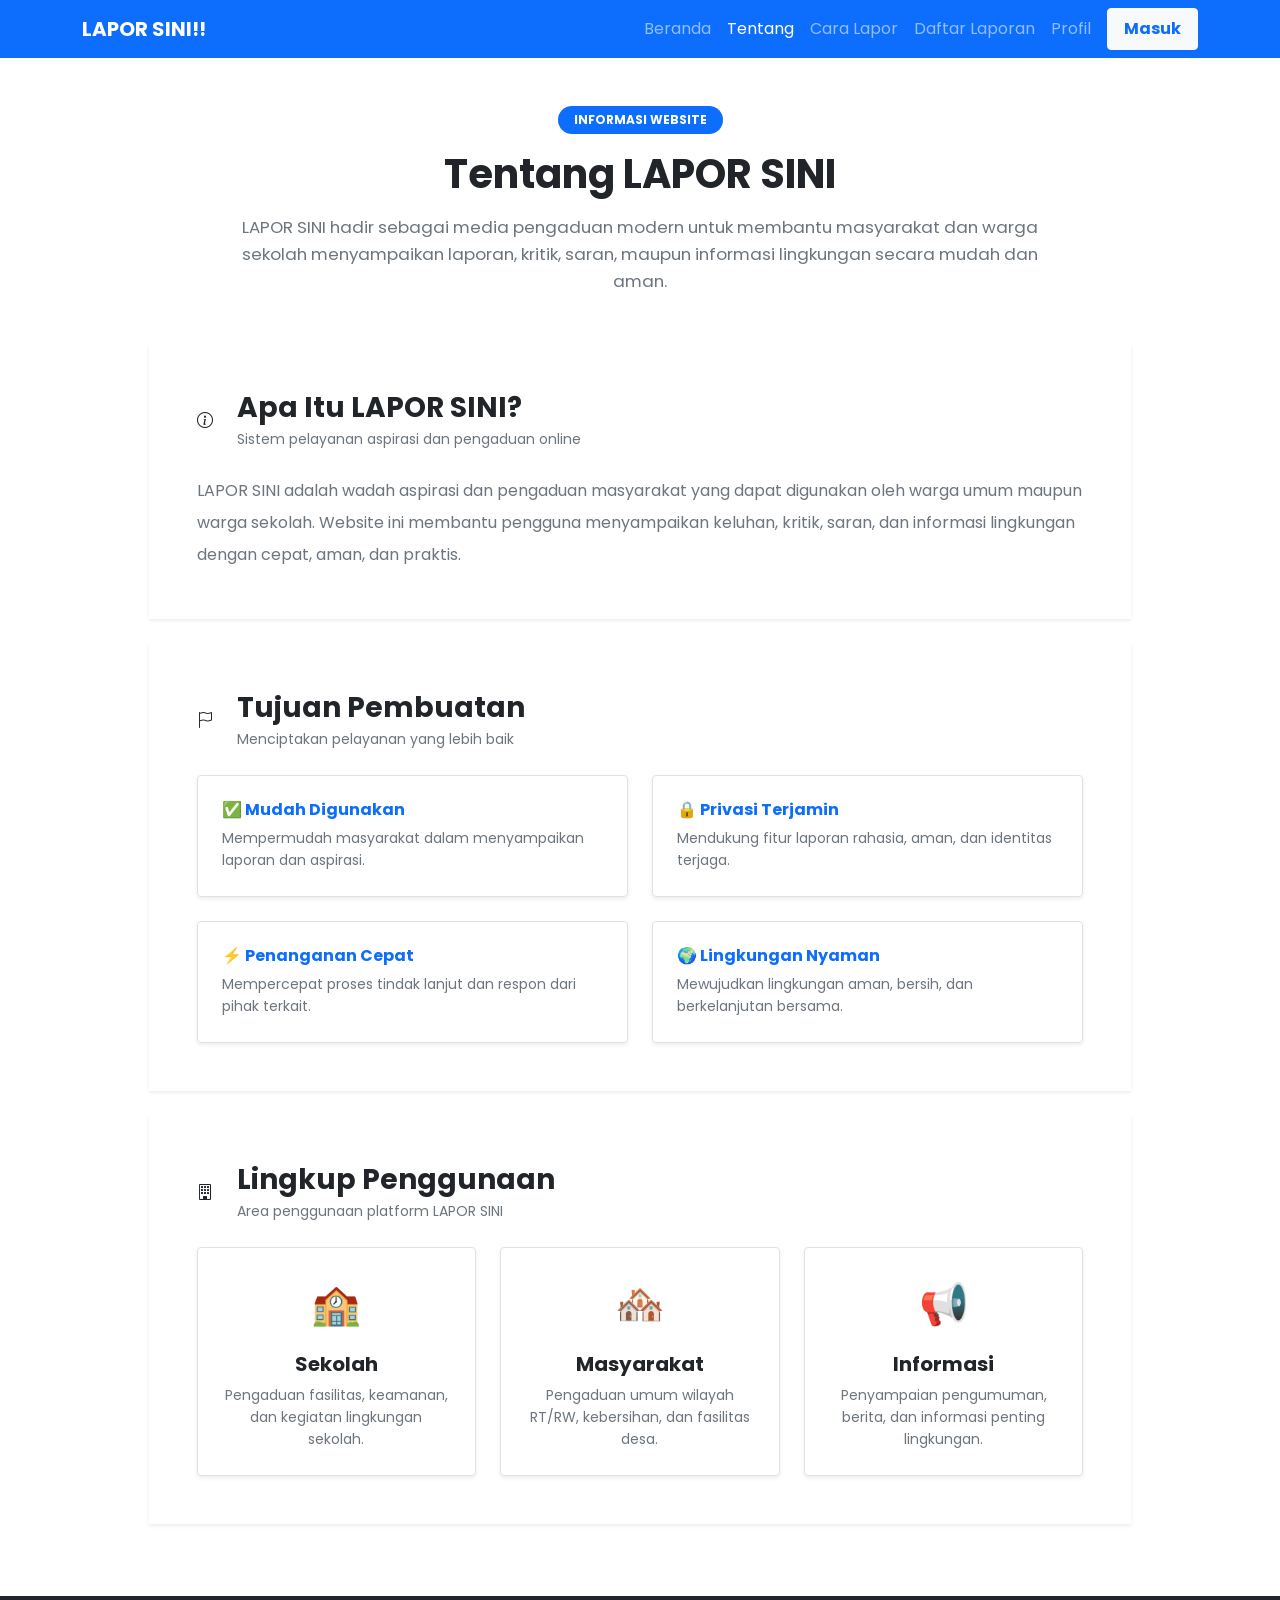
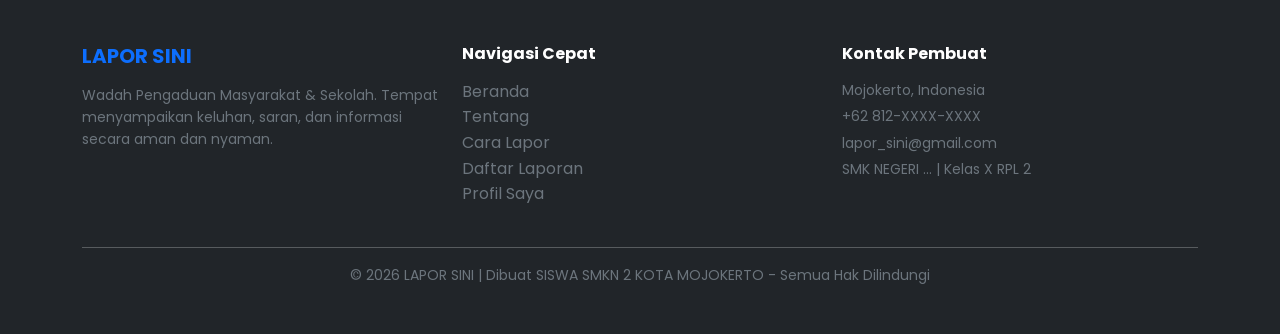
==== tentang.html @ 30ced5db "Add files via upload" ====
<!doctype html>
<html lang="id">
<head>
    <meta charset="UTF-8" />
    <meta name="viewport" content="width=device-width, initial-scale=1.0" />
    <title>Tentang Kami - LAPOR SINI</title>

    <!-- CSS UTAMA DULU, BARU LAINNYA -->
    <link rel="stylesheet" href="bootstrap-5.0.0-dist/css/bootstrap.min.css" />
    <link rel="stylesheet" href="css/style.css" />

    <!-- index.html -->
    <link rel="stylesheet" href="https://cdn.jsdelivr.net/npm/bootstrap-icons@1.11.3/font/bootstrap-icons.min.css" />

    <!-- BIAR TULISANNYA SAMA PERSIS -->
    <link rel="preconnect" href="https://fonts.googleapis.com" />
    <link rel="preconnect" href="https://fonts.gstatic.com" crossorigin />
    <link href="https://fonts.googleapis.com/css2?family=Poppins:wght@400;500;600;700&display=swap" rel="stylesheet" />
</head>
  <body>
    <!-- 🟡 BAGIAN MENU ATAS (SERAGAM UNTUK SEMUA HALAMAN) -->
    <nav class="navbar navbar-expand-lg navbar-dark bg-primary sticky-top">
      <div class="container">
        <a
          class="navbar-brand fw-bold"
          href="index.html"
          title="Beranda - LAPOR SINI"
        >
           LAPOR SINI!!
        </a>

        <button
          class="navbar-toggler"
          type="button"
          data-bs-toggle="collapse"
          data-bs-target="#navMenu"
        >
          <span class="navbar-toggler-icon"></span>
        </button>

        <div class="collapse navbar-collapse" id="navMenu">
          <ul class="navbar-nav ms-auto mb-2 mb-lg-0">
            <li class="nav-item">
              <a class="nav-link" href="index.html"> Beranda </a>
            </li>

            <li class="nav-item">
              <a class="nav-link active" href="tentang.html"> Tentang </a>
            </li>

            <li class="nav-item">
              <a class="nav-link" href="cara.html"> Cara Lapor </a>
            </li>

            <li class="nav-item">
              <a class="nav-link" href="daftar.html"> Daftar Laporan </a>
            </li>

            <li class="nav-item">
              <a class="nav-link" href="profil.html"> Profil </a>
            </li>

            <li class="nav-item mt-1 mt-lg-0 ms-lg-2">
              <a
                class="nav-link btn btn-light text-primary fw-bold px-3"
                href="login.html"
              >
                Masuk
              </a>
            </li>
          </ul>
        </div>
      </div>
    </nav>

    <!-- 🟦 ISI HALAMAN - FULL LAYAR -->
    <section class="py-5 bg-section">
      <div class="container-full px-4 px-md-5">
        <!-- HEADER -->
        <div class="text-center mb-5">
          <span class="badge bg-primary px-3 py-2 mb-3 rounded-pill">
            INFORMASI WEBSITE
          </span>

          <h1 class="fw-bold mb-3 display-6">Tentang LAPOR SINI</h1>

          <p class="text-muted mx-auto" style="max-width: 800px; font-size: 1.05rem;">
            LAPOR SINI hadir sebagai media pengaduan modern untuk membantu
            masyarakat dan warga sekolah menyampaikan laporan, kritik, saran,
            maupun informasi lingkungan secara mudah dan aman.
          </p>
        </div>

        <!-- CARD INFORMASI -->
        <div class="row justify-content-center g-4">
          <div class="col-lg-11 col-xl-10">
            <!-- APA ITU -->
            <div class="tentang-kotak p-5 shadow-sm info-card mb-4">
              <div class="d-flex align-items-center mb-4">
                <i class="bi bi-info-circle icon-big me-4"></i>

                <div>
                  <h3 class="fw-bold mb-1">Apa Itu LAPOR SINI?</h3>
                  <p class="text-muted small mb-0">
                    Sistem pelayanan aspirasi dan pengaduan online
                  </p>
                </div>
              </div>

              <p class="text-muted lh-lg mb-0 fs-6">
                LAPOR SINI adalah wadah aspirasi dan pengaduan masyarakat yang
                dapat digunakan oleh warga umum maupun warga sekolah. Website
                ini membantu pengguna menyampaikan keluhan, kritik, saran, dan
                informasi lingkungan dengan cepat, aman, dan praktis.
              </p>
            </div>

            <!-- TUJUAN -->
            <div class="tentang-kotak p-5 shadow-sm info-card mb-4">
              <div class="d-flex align-items-center mb-4">
                <i class="bi bi-flag icon-big me-4"></i>

                <div>
                  <h3 class="fw-bold mb-1">Tujuan Pembuatan</h3>
                  <p class="text-muted small mb-0">
                    Menciptakan pelayanan yang lebih baik
                  </p>
                </div>
              </div>

              <div class="row g-4">
                <div class="col-md-6">
                  <div class="lingkup-card border rounded p-4 h-100 shadow-sm">
                    <h6 class="fw-bold text-primary mb-2">✅ Mudah Digunakan</h6>
                    <p class="text-muted small mb-0">
                      Mempermudah masyarakat dalam menyampaikan laporan dan aspirasi.
                    </p>
                  </div>
                </div>

                <div class="col-md-6">
                  <div class="lingkup-card border rounded p-4 h-100 shadow-sm">
                    <h6 class="fw-bold text-primary mb-2">🔒 Privasi Terjamin</h6>
                    <p class="text-muted small mb-0">
                      Mendukung fitur laporan rahasia, aman, dan identitas terjaga.
                    </p>
                  </div>
                </div>

                <div class="col-md-6">
                  <div class="lingkup-card border rounded p-4 h-100 shadow-sm">
                    <h6 class="fw-bold text-primary mb-2">⚡ Penanganan Cepat</h6>
                    <p class="text-muted small mb-0">
                      Mempercepat proses tindak lanjut dan respon dari pihak terkait.
                    </p>
                  </div>
                </div>

                <div class="col-md-6">
                  <div class="lingkup-card border rounded p-4 h-100 shadow-sm">
                    <h6 class="fw-bold text-primary mb-2">🌍 Lingkungan Nyaman</h6>
                    <p class="text-muted small mb-0">
                      Mewujudkan lingkungan aman, bersih, dan berkelanjutan bersama.
                    </p>
                  </div>
                </div>
              </div>
            </div>

            <!-- LINGKUP -->
            <div class="tentang-kotak p-5 shadow-sm info-card mb-4">
              <div class="d-flex align-items-center mb-4">
                <i class="bi bi-building icon-big me-4"></i>

                <div>
                  <h3 class="fw-bold mb-1">Lingkup Penggunaan</h3>
                  <p class="text-muted small mb-0">
                    Area penggunaan platform LAPOR SINI
                  </p>
                </div>
              </div>

              <div class="row g-4 text-center">
                <div class="col-md-4">
                  <div class="lingkup-card border rounded p-4 h-100 shadow-sm">
                    <div class="fs-1 mb-3 text-primary">🏫</div>
                    <h5 class="fw-bold mb-2">Sekolah</h5>
                    <p class="text-muted small mb-0">
                      Pengaduan fasilitas, keamanan, dan kegiatan lingkungan sekolah.
                    </p>
                  </div>
                </div>

                <div class="col-md-4">
                  <div class="lingkup-card border rounded p-4 h-100 shadow-sm">
                    <div class="fs-1 mb-3 text-success">🏘️</div>
                    <h5 class="fw-bold mb-2">Masyarakat</h5>
                    <p class="text-muted small mb-0">
                      Pengaduan umum wilayah RT/RW, kebersihan, dan fasilitas desa.
                    </p>
                  </div>
                </div>

                <div class="col-md-4">
                  <div class="lingkup-card border rounded p-4 h-100 shadow-sm">
                    <div class="fs-1 mb-3 text-danger">📢</div>
                    <h5 class="fw-bold mb-2">Informasi</h5>
                    <p class="text-muted small mb-0">
                      Penyampaian pengumuman, berita, dan informasi penting lingkungan.
                    </p>
                  </div>
                </div>
              </div>
            </div>

          </div>
        </div>
      </div>
    </section>

    <!-- 🟡 FOOTER -->
    <footer class="bg-dark text-light py-5">
      <div class="container">
        <div class="row text-center text-md-start">
          <!-- KIRI -->
          <div class="col-md-4 mb-3 mb-md-0">
            <h5 class="fw-bold text-primary mb-3">LAPOR SINI</h5>
            <p class="text-muted small">
              Wadah Pengaduan Masyarakat & Sekolah. Tempat menyampaikan keluhan,
              saran, dan informasi secara aman dan nyaman.
            </p>
          </div>

          <!-- TENGAH -->
          <div class="col-md-4 mb-3 mb-md-0">
            <h6 class="fw-bold mb-3">Navigasi Cepat</h6>
            <ul class="list-unstyled">
              <li><a href="index.html" class="text-muted text-decoration-none">Beranda</a></li>
              <li><a href="tentang.html" class="text-muted text-decoration-none">Tentang</a></li>
              <li><a href="cara.html" class="text-muted text-decoration-none">Cara Lapor</a></li>
              <li><a href="daftar.html" class="text-muted text-decoration-none">Daftar Laporan</a></li>
              <li><a href="profil.html" class="text-muted text-decoration-none">Profil Saya</a></li>
            </ul>
          </div>

          <!-- KANAN -->
          <div class="col-md-4">
            <h6 class="fw-bold mb-3">Kontak Pembuat</h6>
            <ul class="list-unstyled text-muted small">
              <li class="mb-1">Mojokerto, Indonesia</li>
              <li class="mb-1">+62 812-XXXX-XXXX</li>
              <li class="mb-1">lapor_sini@gmail.com</li>
              <li>SMK NEGERI ... | Kelas X RPL 2</li>
            </ul>
          </div>
        </div>

        <hr class="border-secondary mt-4 mb-3" />
        <p class="text-center text-muted small mb-0">
          &copy; 2026 LAPOR SINI | Dibuat SISWA SMKN 2 KOTA MOJOKERTO - Semua Hak Dilindungi
        </p>
      </div>
    </footer>

    <!-- JS -->
    <script src="bootstrap-5.0.0-dist/js/bootstrap.bundle.min.js"></script>

    <script>
      // EFFECT MUNCUL SAAT DISCROLL
      const cards = document.querySelectorAll(".info-card");

      cards.forEach((card) => {
        card.style.opacity = "0";
        card.style.transform = "translateY(40px)";
      });

      function tampilkanCard() {
        cards.forEach((card, index) => {
          const posisi = card.getBoundingClientRect().top;

          if (posisi < window.innerHeight - 100) {
            card.style.opacity = "1";
            card.style.transform = "translateY(0)";
            card.style.transition = `0.6s ease ${index * 0.15}s`;
          }
        });
      }

      window.addEventListener("scroll", tampilkanCard);
      window.addEventListener("load", tampilkanCard);

      // HOVER EFFECT CARD
      cards.forEach((card) => {
        card.addEventListener("mouseenter", () => {
          card.style.transform = "translateY(-8px)";
        });

        card.addEventListener("mouseleave", () => {
          card.style.transform = "translateY(0px)";
        });
      });
    </script>
  </body>
</html>
---- css/style.css ----
/* ====================================
   GAYA UTAMA - LAPOR SINI
==================================== */

/* WARNA UTAMA */
:root {
    --biru-tua: #084298;
    --biru-utama: #0B5ED7;
    --biru-muda: #CFE2FF;
    --hijau: #198754;
    --merah: #DC3545;
    --kuning: #FFC107;
    --abu: #6C757D;
    --abu-terang: #F8F9FA;
    --hitam: #212529;
}

/* PENGATURAN DASAR */
* {
    margin: 0;
    padding: 0;
    box-sizing: border-box;
    font-family: 'Poppins', sans-serif;
}

body {
    line-height: 1.6;
    color: var(--hitam);
    background-color: #ffffff;
}

a {
    text-decoration: none;
}

ul {
    list-style: none;
}

/* ============= BAGIAN UTAMA / HEADER ============= */
.bagian-utama {
    position: relative;
    width: 100%;
    height: 90vh;
    overflow: hidden;
    display: flex;
    align-items: center;
    justify-content: center;
}

.video-latar {
    position: absolute;
    top: 50%;
    left: 50%;
    transform: translate(-50%, -50%);
    min-width: 100%;
    min-height: 100%;
    width: auto;
    height: auto;
    z-index: 1;
    object-fit: cover;
}

.lapisan-gelap {
    position: absolute;
    top: 0;
    left: 0;
    width: 100%;
    height: 100%;
    background: linear-gradient(rgba(8, 66, 152, 0.75), rgba(25, 135, 84, 0.65));
    z-index: 2;
}

.bagian-utama .container {
    position: relative;
    z-index: 3;
    color: white;
    text-align: center;
}

.bagian-utama h1 {
    font-weight: 700 !important;
    text-shadow: 2px 2px 4px rgba(0,0,0,0.3);
    margin-bottom: 1.5rem;
}

.bagian-utama p {
    font-size: 1.1rem !important;
    text-shadow: 1px 1px 3px rgba(0,0,0,0.3);
    margin-bottom: 2rem;
}

.text-warning {
    font-weight: 600 !important;
}

.tombol-utama, .tombol-profil {
    padding: 12px 30px !important;
    border-radius: 50px !important;
    font-weight: 600 !important;
    transition: all 0.3s ease;
    box-shadow: 0 4px 15px rgba(0,0,0,0.2);
    margin: 0 8px;
}

.tombol-utama {
    background-color: var(--biru-utama);
    color: white;
    border: none;
}

.tombol-profil {
    background-color: white;
    color: var(--biru-utama);
    border: none;
}

.tombol-utama:hover, .tombol-profil:hover {
    transform: translateY(-3px);
    box-shadow: 0 6px 20px rgba(0,0,0,0.25);
    color: white;
    background-color: var(--biru-tua);
}

.tombol-profil:hover {
    background-color: var(--abu-terang);
    color: var(--biru-utama);
}

/* ============= BAGIAN KEUNGGULAN - ZIGZAG KANAN KIRI ============= */
.bagian-keunggulan {
    padding: 5rem 0;
    background-color: #ffffff;
}

.judul-bagian {
    font-size: 2rem;
    font-weight: 700;
    color: var(--biru-tua);
    margin-bottom: 4rem;
    text-align: center;
    position: relative;
}

.judul-bagian::after {
    content: '';
    width: 140px;
    height: 4px;
    background-color: var(--biru-utama);
    position: absolute;
    bottom: -12px;
    left: 50%;
    transform: translateX(-50%);
    border-radius: 2px;
}


/* GAYA UTAMA KOTAK LAYANAN - POSISI BERGANTI */
.kotak-layanan {
    display: flex;
    align-items: center;
    justify-content: space-between;
    background-color: #ffffff;
    border-radius: 16px;
    box-shadow: 0 4px 12px rgba(0, 0, 0, 0.08);
    padding: 3rem;
    margin-bottom: 3rem;
    min-height: 320px;
    transition: all 0.3s ease;
    width: 100%;
    max-width: 1100px;
    margin-left: auto;
    margin-right: auto;
}

/* KOTAK BIASA: IKON DI KIRI, TEKS DI KANAN */
.kotak-layanan .ikon-layanan {
    flex: 0 0 25%;
    text-align: center;
    padding: 1rem;
}

.kotak-layanan .isi-layanan {
    flex: 0 0 70%;
    text-align: left;
}

/* KOTAK TERBALIK: IKON DI KANAN, TEKS DI KIRI */
.kotak-layanan.terbalik {
    flex-direction: row-reverse;
}

.kotak-layanan.terbalik .isi-layanan {
    text-align: right;
}

.kotak-layanan:hover {
    transform: translateY(-6px);
    box-shadow: 0 8px 20px rgba(0, 0, 0, 0.12);
}

.ikon-layanan .ikon-besar {
    font-size: 6rem;
    filter: drop-shadow(2px 4px 6px rgba(0,0,0,0.1));
}

.isi-layanan h3 {
    font-size: 1.6rem;
    font-weight: 600;
    color: var(--biru-tua);
    margin-bottom: 1.2rem;
    position: relative;
    padding-bottom: 0.8rem;
}

.kotak-layanan.terbalik .isi-layanan h3 {
    color: var(--hijau);
}

.isi-layanan h3::after {
    content: '';
    width: 70px;
    height: 3px;
    background-color: var(--biru-utama);
    position: absolute;
    bottom: 0;
    left: 0;
    border-radius: 2px;
}

.kotak-layanan.terbalik .isi-layanan h3::after {
    background-color: var(--hijau);
    left: auto;
    right: 0;
}

.isi-layanan p {
    font-size: 1rem;
    line-height: 1.8;
    color: var(--abu);
    margin-bottom: 0.8rem;
    text-align: justify;
}

.kotak-layanan.terbalik .isi-layanan p {
    text-align: justify;
}

/* RESPONSIF - Tampilan di HP dan Tablet */
@media (max-width: 991px) {
    .kotak-layanan, .kotak-layanan.terbalik {
        flex-direction: column !important;
        text-align: center !important;
        padding: 2rem 1.8rem;
        gap: 1.5rem;
    }

    .kotak-layanan .isi-layanan,
    .kotak-layanan.terbalik .isi-layanan {
        text-align: center !important;
    }

    .isi-layanan h3::after {
        left: 50% !important;
        right: auto !important;
        transform: translateX(-50%) !important;
    }

    .ikon-layanan {
        flex: 0 0 auto;
    }
}

@media (max-width: 576px) {
    .kotak-layanan, .kotak-layanan.terbalik {
        padding: 1.5rem 1.2rem;
        margin-left: 0.8rem;
        margin-right: 0.8rem;
    }

    .isi-layanan h3 {
        font-size: 1.4rem;
    }

    .isi-layanan p {
        font-size: 0.95rem;
    }
}

/* ============= BAGIAN KELOMPOK & KOMUNITAS ============= */
.bg-light {
    background-color: var(--abu-terang) !important;
}

.card {
    border: none;
    border-radius: 16px;
    transition: all 0.3s ease;
}

.card:hover {
    transform: translateY(-5px);
    box-shadow: 0 8px 20px rgba(0, 0, 0, 0.1);
}

/* ============= KAKI HALAMAN ============= */
footer {
    background-color: var(--hitam) !important;
}

footer h5, footer h6 {
    color: white;
}

footer p, footer a {
    color: var(--abu) !important;
    transition: all 0.3s ease;
}

footer a:hover {
    color: var(--biru-utama) !important;
    padding-left: 5px;
}

/* ============= KEUNGGULAN - MODEL ZIGZAG KE POJOK (SEPERTI CONTOH WEBSITE) ============= */
.item-layanan {
    display: flex;
    align-items: center;
    justify-content: space-between;
    padding: 2.5rem 0;
    width: 100%;
    max-width: 1200px;
    margin: 0 auto;
    background: transparent;
    box-shadow: none;
    border-radius: 0;
    position: relative;
}

/* IKON DI KIRI: LARI SAMPAI POJOK KIRI LAYAR */
.item-layanan .ikon-layanan {
    flex: 0 0 auto;
    position: absolute;
    left: 0; /* <--- NEMPEL POJOK KIRI */
    top: 50%;
    transform: translateY(-50%);
    padding-left: 0;
}

.item-layanan .ikon-layanan .gambar-fitur {
    width: 80px; /* Ukuran ikon pas */
    height: auto;
    object-fit: contain;
}

/* TEKS BAGIAN KIRI: MASUK KE DALAM, JAUH DARI KIRI */
.item-layanan .isi-layanan {
    flex: 1;
    margin-left: 120px; /* <--- JARAK KOSONG BESAR DI KIRI */
    margin-right: 8rem;
    text-align: left;
}

/* ---------- KONDISI TERBALIK (IKON DI KANAN) ---------- */
.item-layanan.terbalik {
    flex-direction: row-reverse;
}

/* IKON DI KANAN: LARI SAMPAI POJOK KANAN LAYAR */
.item-layanan.terbalik .ikon-layanan {
    left: auto;
    right: 0; /* <--- NEMPEL POJOK KANAN */
}

/* TEKS BAGIAN KANAN: MASUK KE DALAM, JAUH DARI KANAN */
.item-layanan.terbalik .isi-layanan {
    margin-left: 8rem;
    margin-right: 120px; /* <--- JARAK KOSONG BESAR DI KANAN */
    text-align: right;
}

/* Garis Pemisah */
.pemisah-layanan {
    max-width: 100%;
    margin: 0 auto;
    border: 0;
    border-top: 1px solid #e3e6f0;
}

/* JUDUL & GARIS BAWAH */
.item-layanan .isi-layanan h3 {
    font-size: 1.4rem;
    font-weight: 600;
    color: var(--biru-tua);
    margin-bottom: 0.7rem;
    position: relative;
    padding-bottom: 0.4rem;
}

.item-layanan.terbalik .isi-layanan h3 {
    color: var(--hijau);
}

.item-layanan .isi-layanan h3::after {
    content: '';
    width: 60px;
    height: 2px;
    background-color: var(--biru-utama);
    position: absolute;
    bottom: 0;
    left: 0;
    border-radius: 2px;
}

.item-layanan.terbalik .isi-layanan h3::after {
    background-color: var(--hijau);
    left: auto;
    right: 0;
}

/* TEKS */
.item-layanan .isi-layanan p {
    font-size: 0.95rem;
    line-height: 1.6;
    color: var(--abu);
    text-align: justify;
}

/* RESPONSIF: DI HP JADI RATA TENGAH KEMBALI */
@media (max-width: 768px) {
    .item-layanan, 
    .item-layanan.terbalik {
        flex-direction: column !important;
        text-align: center !important;
        padding: 1.5rem 1rem;
        gap: 1rem;
    }

    .item-layanan .ikon-layanan,
    .item-layanan.terbalik .ikon-layanan {
        position: static !important;
        transform: none !important;
    }

    .item-layanan .isi-layanan,
    .item-layanan.terbalik .isi-layanan {
        margin: 0 !important;
        text-align: center !important;
    }

    .item-layanan .isi-layanan h3::after {
        left: 50% !important;
        transform: translateX(-50%) !important;
    }
}
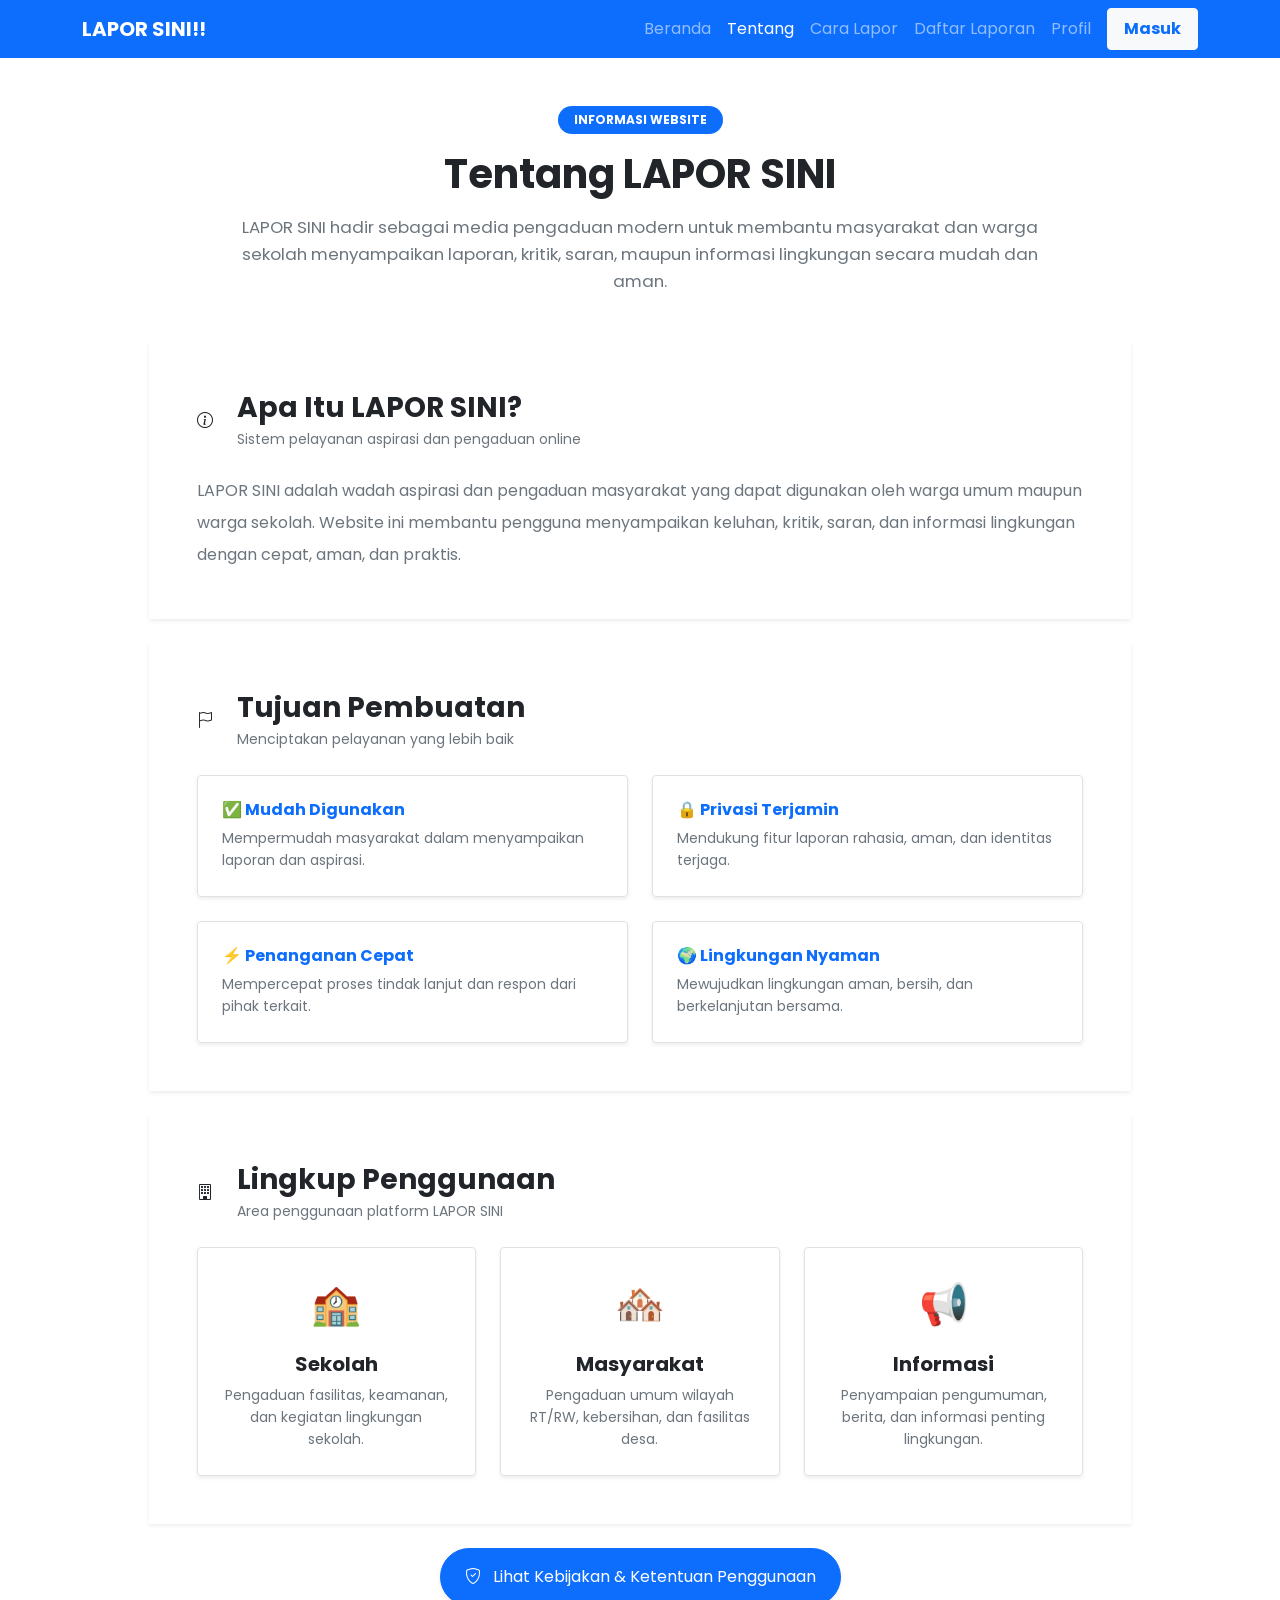
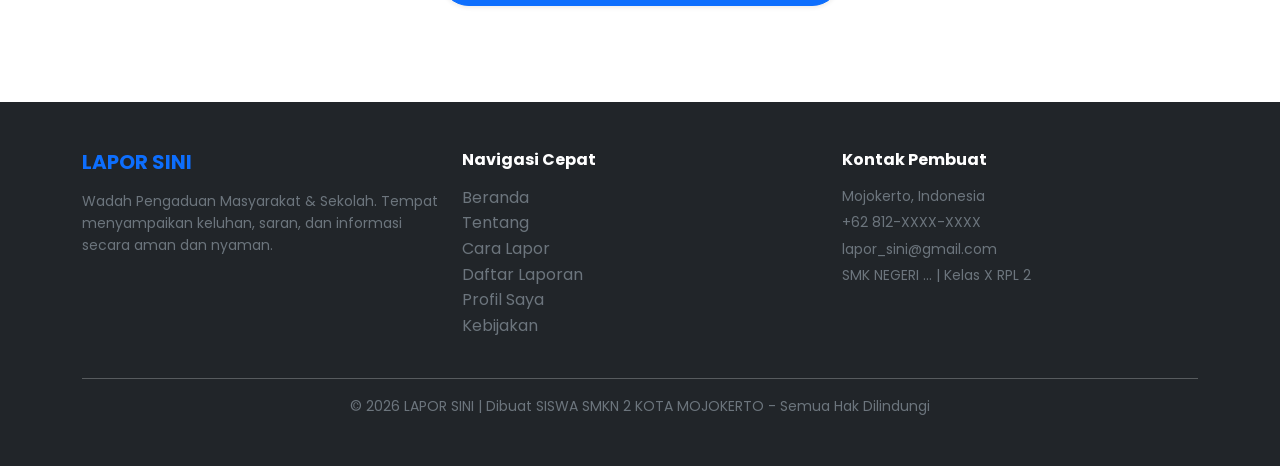
==== commit 779148a9: "new tentang.html" ====
--- a/tentang.html
+++ b/tentang.html
@@ -9,16 +9,16 @@
     <link rel="stylesheet" href="bootstrap-5.0.0-dist/css/bootstrap.min.css" />
     <link rel="stylesheet" href="css/style.css" />
 
-    <!-- index.html -->
+    <!-- IKON -->
     <link rel="stylesheet" href="https://cdn.jsdelivr.net/npm/bootstrap-icons@1.11.3/font/bootstrap-icons.min.css" />
 
-    <!-- BIAR TULISANNYA SAMA PERSIS -->
+    <!-- FONT -->
     <link rel="preconnect" href="https://fonts.googleapis.com" />
     <link rel="preconnect" href="https://fonts.gstatic.com" crossorigin />
     <link href="https://fonts.googleapis.com/css2?family=Poppins:wght@400;500;600;700&display=swap" rel="stylesheet" />
 </head>
   <body>
-    <!-- 🟡 BAGIAN MENU ATAS (SERAGAM UNTUK SEMUA HALAMAN) -->
+    <!-- 🟡 BAGIAN MENU ATAS (SUDAH TANPA MENU BANTUAN) -->
     <nav class="navbar navbar-expand-lg navbar-dark bg-primary sticky-top">
       <div class="container">
         <a
@@ -213,10 +213,21 @@
               </div>
             </div>
 
+            <!-- ✅ BAGIAN TOMBOL KEBIJAKAN (DITAMBAHKAN DI SINI, TEPAT DI BAWAH LINGKUP PENGGUNAAN) -->
+            <div class="text-center mt-4 mb-5">
+              <a href="kebijakan.html" class="btn btn-primary px-4 py-3 rounded-pill shadow-sm">
+                <i class="bi bi-shield-check me-2"></i>
+                Lihat Kebijakan & Ketentuan Penggunaan
+              </a>
+            </div>
+
           </div>
         </div>
       </div>
+
     </section>
+
+    
 
     <!-- 🟡 FOOTER -->
     <footer class="bg-dark text-light py-5">
@@ -240,6 +251,7 @@
               <li><a href="cara.html" class="text-muted text-decoration-none">Cara Lapor</a></li>
               <li><a href="daftar.html" class="text-muted text-decoration-none">Daftar Laporan</a></li>
               <li><a href="profil.html" class="text-muted text-decoration-none">Profil Saya</a></li>
+              <li><a href="kebijakan.html" class="text-muted text-decoration-none">Kebijakan</a></li>
             </ul>
           </div>
 
@@ -301,4 +313,4 @@
       });
     </script>
   </body>
-</html>+</html>
